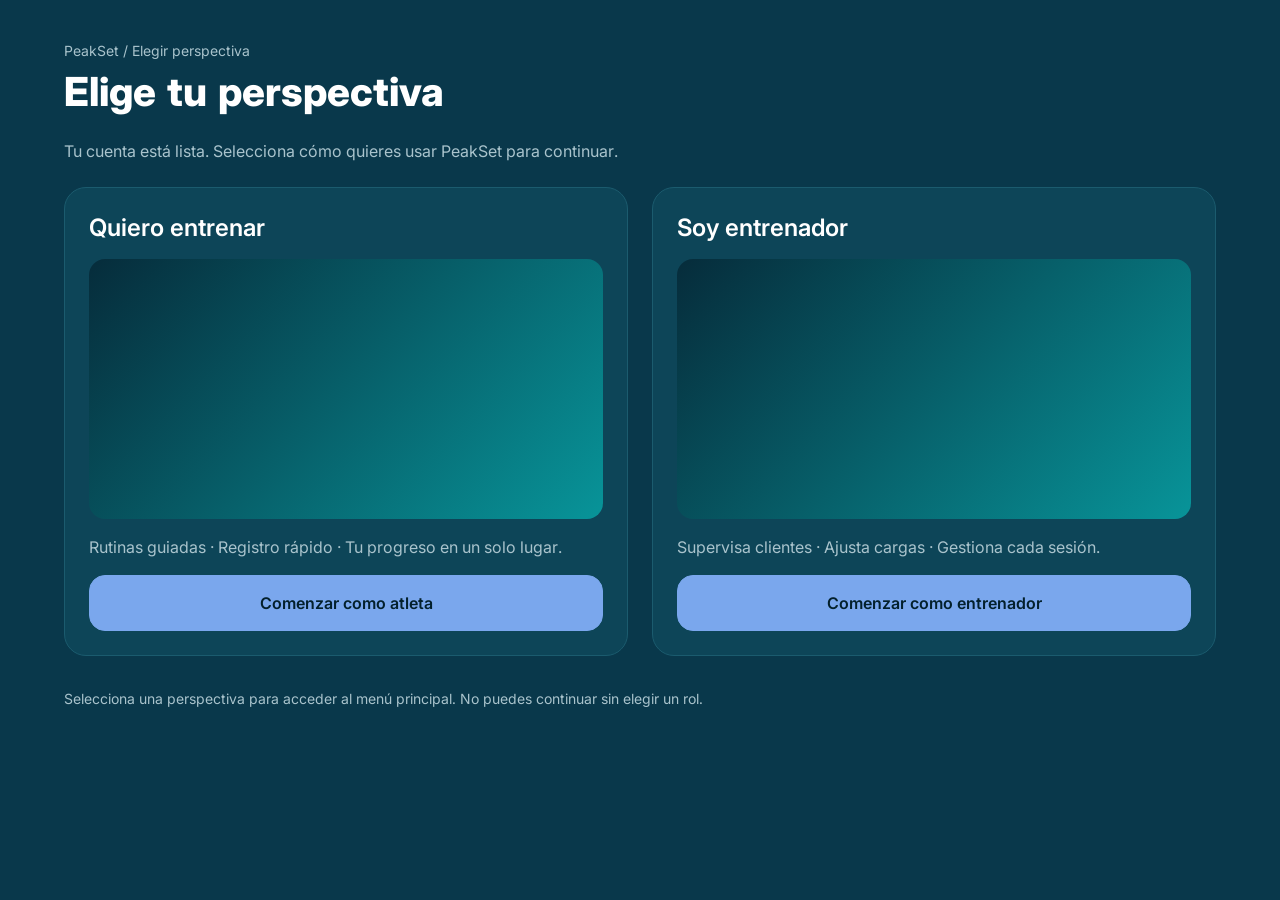
==== pages/index.html @ adc2f4b4 "Primer commit: subir HTML" ====
<!DOCTYPE html>
<html lang="es">

<head>
  <meta charset="utf-8">
  <meta name="viewport" content="width=device-width, initial-scale=1">
  <title>PeakSet · Registro de entrenamiento</title>

  <!-- Fuente Inter (guía de estilos 4.1.2) -->
  <link rel="preconnect" href="https://fonts.googleapis.com">
  <link href="https://fonts.googleapis.com/css2?family=Inter:wght@400;500;600;700;800&display=swap" rel="stylesheet">

  <!-- Hoja de estilos externa -->
  <link rel="stylesheet" href="../css/styles.css">
</head>

<body>

  <!-- ========== HU-051: Elegir perspectiva (pantalla de entrada) ========== -->
  <main id="v-role" class="role" aria-labelledby="t-role">
    <p class="crumb">PeakSet / Elegir perspectiva</p>
    <h1 id="t-role">Elige tu perspectiva</h1>
    <p class="lead">Tu cuenta está lista. Selecciona cómo quieres usar PeakSet para continuar.</p>

    <div class="role-grid">
      <section class="card">
        <h2>Quiero entrenar</h2>
        <div class="photo" role="img" aria-label="Atleta con barra en el gimnasio"></div>
        <p>Rutinas guiadas · Registro rápido · Tu progreso en un solo lugar.</p>
        <button class="btn primary" data-role="atleta">Comenzar como atleta</button>
      </section>

      <section class="card">
        <h2>Soy entrenador</h2>
        <div class="photo" role="img" aria-label="Entrenador supervisando a un cliente"></div>
        <p>Supervisa clientes · Ajusta cargas · Gestiona cada sesión.</p>
        <button class="btn primary" data-role="entrenador">Comenzar como entrenador</button>
      </section>
    </div>

    <p id="role-msg" class="hint" role="status">
      Selecciona una perspectiva para acceder al menú principal. No puedes continuar sin elegir un rol.
    </p>
  </main>


  <!-- ========== Aplicación (se muestra al elegir el rol) ========== -->
  <div id="app" class="app" hidden>

    <!-- Barra lateral -->
    <aside class="side">
      <div class="brand">PeakSet</div>
      <nav aria-label="Principal">
        <ul id="nav"></ul>
      </nav>
      <div class="user">
        <strong id="user-name">Ana Torres</strong>
        <small>En línea · Sincronizado</small>
      </div>
    </aside>

    <div class="main">

      <!-- Barra superior -->
      <header class="top">
        <span id="crumb">PeakSet</span>
        <button class="link" type="button">Modo claro</button>
      </header>

      <main class="content">

        <!-- ===== Entrenamiento: HU-001, 002, 003, 004, 005, 007, 014, 015, 016, 017, 019, 027, 028, 029, 031 ===== -->
        <section id="v-train" class="view" aria-labelledby="t-train">
          <p class="eyebrow">Ana Torres · Piernas A</p>
          <h1 id="t-train">Registra tu siguiente serie</h1>

          <div class="cols">

            <!-- Columna izquierda: ejercicio actual -->
            <div class="card teal">
              <h2 id="ex-name">Sentadilla con barra</h2>
              <p id="ex-meta"></p>

              <div class="panels">
                <div class="panel">
                  <span>Carga</span>
                  <output id="load" class="big" aria-live="polite">60 kg</output>
                  <div class="steps">
                    <button class="btn" data-load="-2.5">− 2,5</button>
                    <button class="btn" data-load="2.5">+ 2,5</button>
                  </div>
                </div>

                <div class="panel">
                  <span>Repeticiones</span>
                  <output id="reps" class="big" aria-live="polite">8</output>
                  <div class="steps">
                    <button class="btn" data-reps="-1">− 1</button>
                    <button class="btn" data-reps="1">+ 1</button>
                  </div>
                </div>
              </div>

              <!-- HU-014 a HU-017: sugerencia de peso -->
              <p id="suggest" class="suggest" aria-live="polite"></p>

              <button id="b-register" class="btn primary xl">Registrar serie</button>

              <div class="row3">
                <button id="b-repeat" class="btn">Repetir serie</button>
                <button class="btn" type="button" aria-disabled="true" title="Disponible en una próxima versión">Guía técnica</button>
                <button id="b-hist" class="btn" aria-expanded="false" aria-controls="inline-hist">Historial</button>
              </div>

              <ul id="inline-hist" class="plain" hidden></ul>
            </div>

            <!-- Columna derecha: progreso y series -->
            <div>
              <div class="card teal">
                <h3>Progreso de la sesión</h3>
                <p id="prog" class="big sm">0 / 13 series</p>
                <progress id="bar" max="13" value="0" aria-label="Progreso de la sesión"></progress>
                <p id="prog-meta" class="small"></p>
                <button class="btn" data-go="routine">Ver rutina completa</button>
              </div>

              <div class="card">
                <h3>Series de este ejercicio</h3>
                <table>
                  <thead>
                    <tr>
                      <th>Serie</th>
                      <th>Carga × reps</th>
                      <th>Estado / descanso</th>
                    </tr>
                  </thead>
                  <tbody id="sets"></tbody>
                </table>
              </div>

              <p id="next" class="small"></p>
              <button id="b-next" class="btn">Siguiente ejercicio</button>
              <button id="b-finish" class="btn">Finalizar sesión</button>
            </div>

          </div>
        </section>


        <!-- ===== Rutina: HU-026, 029 ===== -->
        <section id="v-routine" class="view" hidden aria-labelledby="t-routine">
          <h1 id="t-routine">Tu rutina de hoy</h1>
          <ol id="routine" class="card list"></ol>
        </section>


        <!-- ===== Historial y progreso: HU-031, 032, 033, 036 ===== -->
        <section id="v-history" class="view" hidden aria-labelledby="t-history">
          <h1 id="t-history">Historial</h1>

          <div class="cols">
            <div class="card">
              <h2>Entrenamientos por fecha</h2>
              <ul id="sessions" class="plain"></ul>
            </div>

            <div class="card">
              <h2>Evolución · Sentadilla con barra</h2>
              <label>Periodo
                <select id="period">
                  <option value="3">Últimos 3 meses</option>
                  <option value="1">Último mes</option>
                </select>
              </label>
              <svg id="chart" viewBox="0 0 360 160" role="img" aria-label="Gráfico de carga máxima por mes"></svg>
            </div>
          </div>

          <!-- HU-036: resumen automático al finalizar la sesión -->
          <div id="summary" class="card teal" hidden aria-live="polite"></div>
        </section>


        <!-- ===== Panel del entrenador: HU-039, 040, 041, 044, 045, 046 ===== -->
        <section id="v-clients" class="view" hidden aria-labelledby="t-clients">
          <h1 id="t-clients">Clientes asignados</h1>

          <!-- HU-044: filtro por grupo muscular -->
          <div class="chips" role="group" aria-label="Filtrar por grupo muscular">
            <button class="chip on" data-f="Todos">Todos</button>
            <button class="chip" data-f="Piernas">Piernas</button>
            <button class="chip" data-f="Espalda">Espalda</button>
          </div>

          <div class="cols">
            <!-- HU-039 y HU-041: lista de clientes con su carga -->
            <div class="card">
              <table>
                <thead>
                  <tr>
                    <th>Cliente</th>
                    <th>Grupo</th>
                    <th>Ejercicio</th>
                    <th>Carga actual</th>
                    <th></th>
                  </tr>
                </thead>
                <tbody id="clients"></tbody>
              </table>
            </div>

            <!-- HU-040, 045, 046: editar carga, repeticiones y series -->
            <div class="card" id="editor" hidden aria-live="polite">
              <h2 id="ed-name"></h2>

              <label>Carga (kg)
                <input id="ed-load" type="number" step="2.5" min="0">
              </label>
              <label>Repeticiones
                <input id="ed-reps" type="number" min="1">
              </label>
              <label>Series
                <input id="ed-sets" type="number" min="1">
              </label>

              <button id="ed-save" class="btn primary">Guardar cambios</button>
              <p id="ed-msg" class="hint" role="status"></p>

              <h3>Historial de cargas</h3>
              <ul id="ed-hist" class="plain"></ul>
            </div>
          </div>
        </section>

      </main>
    </div>
  </div>

    <!-- ========== Descanso: HU-004, 008, 009, 010, 011 ========== -->
  <div id="rest" class="modal" role="dialog" aria-modal="true" aria-labelledby="t-rest" hidden>
    <div class="card">
      <h2 id="t-rest">Descanso entre series</h2>
      <p id="rest-sub" class="small"></p>

      <!-- Reloj, estado y barra de progreso (HU-011) -->
      <div class="clock-box">
        <output id="clock" class="clock" aria-live="off">01:30</output>
        <p id="rest-state">En curso</p>
        <progress id="rest-bar" max="100" value="0" aria-label="Progreso del descanso"></progress>
      </div>

      <p id="rest-msg" role="status">Ajusta o finaliza el descanso según tu recuperación.</p>

      <!-- HU-010: ajustar tiempo. "Pausar" es solo visual (HU-012 no está en las 30) -->
      <div class="steps3">
        <button class="btn" type="button" aria-disabled="true" title="Disponible en una próxima versión">Pausar</button>
        <button class="btn" data-rest="-30">− 30 s</button>
        <button class="btn" data-rest="30">+ 30 s</button>
      </div>

      <!-- HU-009: silenciar sonido y mantener vibración -->
      <label class="chk">
        <input id="mute" type="checkbox"> Silenciar sonido (mantener vibración)
      </label>

      <button id="rest-continue" class="btn primary" data-close-rest>Continuar entrenando</button>
      <button class="btn" data-close-rest>Finalizar descanso</button>

      <p id="rest-foot" class="small"></p>
    </div>
  </div>

  <!-- HU-003 y HU-007: confirmación con opción de deshacer -->
  <div id="toast" class="toast" role="status" aria-live="polite" hidden>
    <span id="toast-txt"></span>
    <button id="undo" class="link">Deshacer</button>
  </div>

  <script src="../js/main.js"></script>
</body>

</html>
---- css/styles.css ----
/* =========================================================
   PeakSet · Hoja de estilos (Landing Page Desktop)
   Basada en la guía de estilos 4.1 del informe
   ========================================================= */


/* ---------- 1. Variables (tokens de diseño) ---------- */
:root {
  /* Colores (regla 60-30-10) */
  --dom: #09384B;        /* dominante: fondo */
  --sec: #089499;        /* secundario: tarjetas y barra lateral */
  --acc: #7AA7ED;        /* acento: botones de acción */
  --tinta: #03202C;      /* texto sobre turquesa y acento (valor provisional: confirmar en Figma) */
  --txt: #FFFFFF;
  --bruma: #A9C3CC;      /* texto secundario */

  /* Superficies */
  --panel: #062C3B;
  --card: #0D4558;
  --line: #1B5B6E;

  /* Estados */
  --ok: #4ADE80;
  --err: #F87171;

  /* Forma y espaciado (múltiplos de 8 px) */
  --r: 16px;
  --r2: 22px;
  --s: 8px;
  --min: 56px;           /* altura mínima de elementos interactivos */

  /* Tipografía */
  --font: 'Inter', system-ui, -apple-system, 'Segoe UI', Arial, sans-serif;
}


/* ---------- 2. Base ---------- */
* {
  box-sizing: border-box;
  margin: 0;
}

html {
  font-size: 16px;
}

body {
  font-family: var(--font);
  font-feature-settings: 'tnum';   /* cifras tabulares */
  line-height: 1.5;
  color: var(--txt);
  background: var(--dom);
}

[hidden] {
  display: none !important;
}

/* Foco visible para navegación con teclado */
:focus-visible {
  outline: 3px solid #FFFFFF;
  outline-offset: 2px;
}


/* ---------- 3. Tipografía ---------- */
h1 {
  margin: var(--s) 0 calc(var(--s) * 3);
  font-size: 2.5rem;
  font-weight: 800;
  line-height: 1.15;
}

h2 {
  font-size: 1.5rem;
  font-weight: 600;
  line-height: 1.3;
}

h3 {
  margin-bottom: var(--s);
  font-size: 1.125rem;
  font-weight: 600;
}

.eyebrow,
.crumb,
.small,
.hint {
  font-size: 0.875rem;
  color: var(--bruma);
}

.lead {
  margin-bottom: calc(var(--s) * 3);
  color: var(--bruma);
}

.hint {
  margin-top: calc(var(--s) * 2);
}

.big {
  font-size: 3.5rem;
  font-weight: 800;
  line-height: 1.1;
}

.big.sm {
  font-size: 2rem;
}


/* ---------- 4. Botones ---------- */
.btn,
.chip,
.link {
  font: inherit;
  cursor: pointer;
}

.btn {
  min-height: var(--min);
  padding: 0 calc(var(--s) * 2);
  border: 1px solid var(--line);
  border-radius: var(--r);
  background: var(--card);
  color: var(--txt);
  font-weight: 500;
  transition: background 0.2s;
}

.btn:hover {
  background: #12566B;
}

.btn.primary {
  border-color: var(--acc);
  background: var(--acc);
  color: var(--tinta);
  font-weight: 600;
}

.btn.primary:hover {
  background: #90B6F0;
}

/* Botón principal de registro: 72 px de alto */
.btn.xl {
  width: 100%;
  min-height: 72px;
  margin: calc(var(--s) * 2) 0 var(--s);
  font-size: 1.125rem;
}

.btn[aria-disabled="true"] {
  opacity: 0.6;
}

.link {
  border: 0;
  background: none;
  color: var(--acc);
  text-decoration: underline;
}


/* ---------- 5. Tarjetas ---------- */
.card {
  margin-bottom: calc(var(--s) * 2);
  padding: calc(var(--s) * 3);
  border: 1px solid var(--line);
  border-radius: var(--r2);
  background: var(--card);
}

.card.teal {
  border-color: var(--sec);
  background: var(--sec);
  color: var(--tinta);
}

.card.teal .btn {
  border-color: rgba(3, 32, 44, 0.3);
  background: rgba(3, 32, 44, 0.18);
  color: var(--tinta);
}

.card.teal .btn.primary {
  border-color: var(--acc);
  background: var(--acc);
}


/* ---------- 6. Estructura general (barra lateral y contenido) ---------- */
.app {
  display: grid;
  grid-template-columns: 264px 1fr;
  min-height: 100vh;
}

.side {
  display: flex;
  flex-direction: column;
  gap: calc(var(--s) * 3);
  padding: calc(var(--s) * 3) calc(var(--s) * 2);
  background: var(--sec);
  color: var(--tinta);
}

.brand {
  font-size: 1.5rem;
  font-weight: 800;
  color: #FFFFFF;
}

#nav {
  display: grid;
  gap: var(--s);
  padding: 0;
  list-style: none;
}

#nav button {
  width: 100%;
  min-height: var(--min);
  padding: 0 calc(var(--s) * 2);
  border: 0;
  border-radius: var(--r);
  background: rgba(3, 32, 44, 0.14);
  color: var(--tinta);
  font: inherit;
  font-weight: 500;
  text-align: left;
  cursor: pointer;
}

#nav button[aria-current="page"] {
  background: var(--acc);
}

.user {
  display: grid;
  gap: 4px;
  margin-top: auto;
  padding: calc(var(--s) * 2);
  border-radius: var(--r);
  background: var(--dom);
  color: #FFFFFF;
}

.user small {
  color: var(--bruma);
}

.top {
  display: flex;
  justify-content: space-between;
  padding: calc(var(--s) * 2) calc(var(--s) * 4);
  border-bottom: 1px solid var(--line);
  font-size: 0.875rem;
}

.content {
  padding: calc(var(--s) * 3) calc(var(--s) * 4);
}

/* Dos columnas: contenido principal + panel lateral */
.cols {
  display: grid;
  grid-template-columns: minmax(0, 1.7fr) minmax(0, 1fr);
  gap: calc(var(--s) * 3);
  align-items: start;
}


/* ---------- 7. Pantalla de entrada (HU-051) ---------- */
.role {
  padding: calc(var(--s) * 5) calc(var(--s) * 8);
}

.role-grid {
  display: grid;
  grid-template-columns: 1fr 1fr;
  gap: calc(var(--s) * 3);
}

.role .card p {
  margin-bottom: calc(var(--s) * 2);
  color: var(--bruma);
}

.role .btn {
  width: 100%;
}

/* Marcador de imagen: reemplazar por la foto exportada de Figma (assets/images) */
.photo {
  height: 260px;
  margin: calc(var(--s) * 2) 0;
  border-radius: var(--r);
  background: linear-gradient(135deg, var(--panel), var(--sec));
}


/* ---------- 8. Entrenamiento (HU-001 a HU-029) ---------- */
.panels {
  display: grid;
  grid-template-columns: 1fr 1fr;
  gap: calc(var(--s) * 2);
  margin-top: calc(var(--s) * 2);
}

.panel {
  display: grid;
  gap: var(--s);
  padding: calc(var(--s) * 2);
  border-radius: var(--r);
  background: var(--panel);
  color: #FFFFFF;
}

.panel span {
  color: var(--bruma);
}

.panel .btn {
  border-color: var(--line);
  background: var(--card);
  color: #FFFFFF;
}

.steps {
  display: grid;
  grid-template-columns: 1fr 1fr;
  gap: var(--s);
}

.row3 {
  display: grid;
  grid-template-columns: repeat(3, 1fr);
  gap: var(--s);
}

/* Sugerencia de peso (HU-014 a HU-017) */
.suggest {
  min-height: 3rem;
  margin-top: calc(var(--s) * 2);
  padding: calc(var(--s) * 1.5);
  border-radius: var(--r);
  background: rgba(3, 32, 44, 0.14);
}

.suggest .btn {
  min-height: 40px;
  margin-left: var(--s);
}

progress {
  width: 100%;
  height: 10px;
  margin: var(--s) 0;
  accent-color: var(--tinta);
}


/* ---------- 9. Tablas y listas ---------- */
table {
  width: 100%;
  border-collapse: collapse;
  font-size: 0.9375rem;
}

th,
td {
  padding: 12px;
  border-bottom: 1px solid var(--line);
  text-align: left;
}

th {
  font-weight: 500;
  color: var(--bruma);
}

.plain {
  display: grid;
  gap: var(--s);
  margin-top: var(--s);
  padding: 0;
  list-style: none;
}

.plain li {
  padding: 12px;
  border-radius: 12px;
  background: rgba(3, 32, 44, 0.2);
}

.list {
  display: grid;
  gap: var(--s);
  padding-left: calc(var(--s) * 5);
}


/* ---------- 10. Formularios y filtros ---------- */
label {
  display: grid;
  gap: 6px;
  margin: 12px 0;
  color: var(--bruma);
}

input,
select {
  min-height: 48px;
  padding: 0 12px;
  border: 1px solid var(--line);
  border-radius: 12px;
  background: var(--panel);
  color: #FFFFFF;
  font: inherit;
}

.chips {
  display: flex;
  gap: var(--s);
  margin-bottom: calc(var(--s) * 2);
}

.chip {
  min-height: 44px;
  padding: 0 20px;
  border: 1px solid var(--line);
  border-radius: 999px;
  background: var(--card);
  color: #FFFFFF;
}

.chip.on {
  border-color: var(--acc);
  background: var(--acc);
  color: var(--tinta);
}


/* ---------- 11. Descanso (modal) y aviso ---------- */
.modal {
  position: fixed;
  inset: 0;
  z-index: 10;
  display: grid;
  place-items: center;
  background: rgba(3, 32, 44, 0.85);
}

.modal .card {
  display: grid;
  gap: calc(var(--s) * 2);
  width: min(640px, 92vw);
  text-align: left;
}

.clock {
  font-size: 5rem;
  font-weight: 800;
}

.clock.end {
  color: var(--ok);
}

.chk {
  display: flex;
  align-items: center;
  gap: 10px;
  color: #FFFFFF;
}

.chk input {
  width: 20px;
  height: 20px;
  min-height: auto;
}

/* Panel del reloj: centrado, con estado y barra de progreso */
.clock-box {
  display: grid;
  gap: var(--s);
  padding: calc(var(--s) * 3);
  border-radius: var(--r);
  background: var(--panel);
  text-align: center;
}

.clock-box progress {
  margin: 0;
  accent-color: var(--acc);
}

/* Tres botones de ajuste: Pausar, -30 s, +30 s */
.steps3 {
  display: grid;
  grid-template-columns: repeat(3, 1fr);
  gap: var(--s);
}

/* La casilla usa el color de acento en vez del blanco por defecto */
.chk input {
  accent-color: var(--acc);
}

.toast {
  position: fixed;
  bottom: 32px;
  left: 50%;
  z-index: 11;
  padding: 14px 20px;
  border-radius: var(--r);
  background: #FFFFFF;
  color: var(--tinta);
  font-weight: 600;
  transform: translateX(-50%);
}

.toast .link {
  color: #2B5FB5;
}


/* ---------- 12. Gráfico ---------- */
svg text {
  fill: var(--bruma);
  font-size: 11px;
}


/* ---------- 13. Accesibilidad: respetar reducción de movimiento ---------- */
@media (prefers-reduced-motion: reduce) {
  * {
    transition: none !important;
    animation: none !important;
  }
}
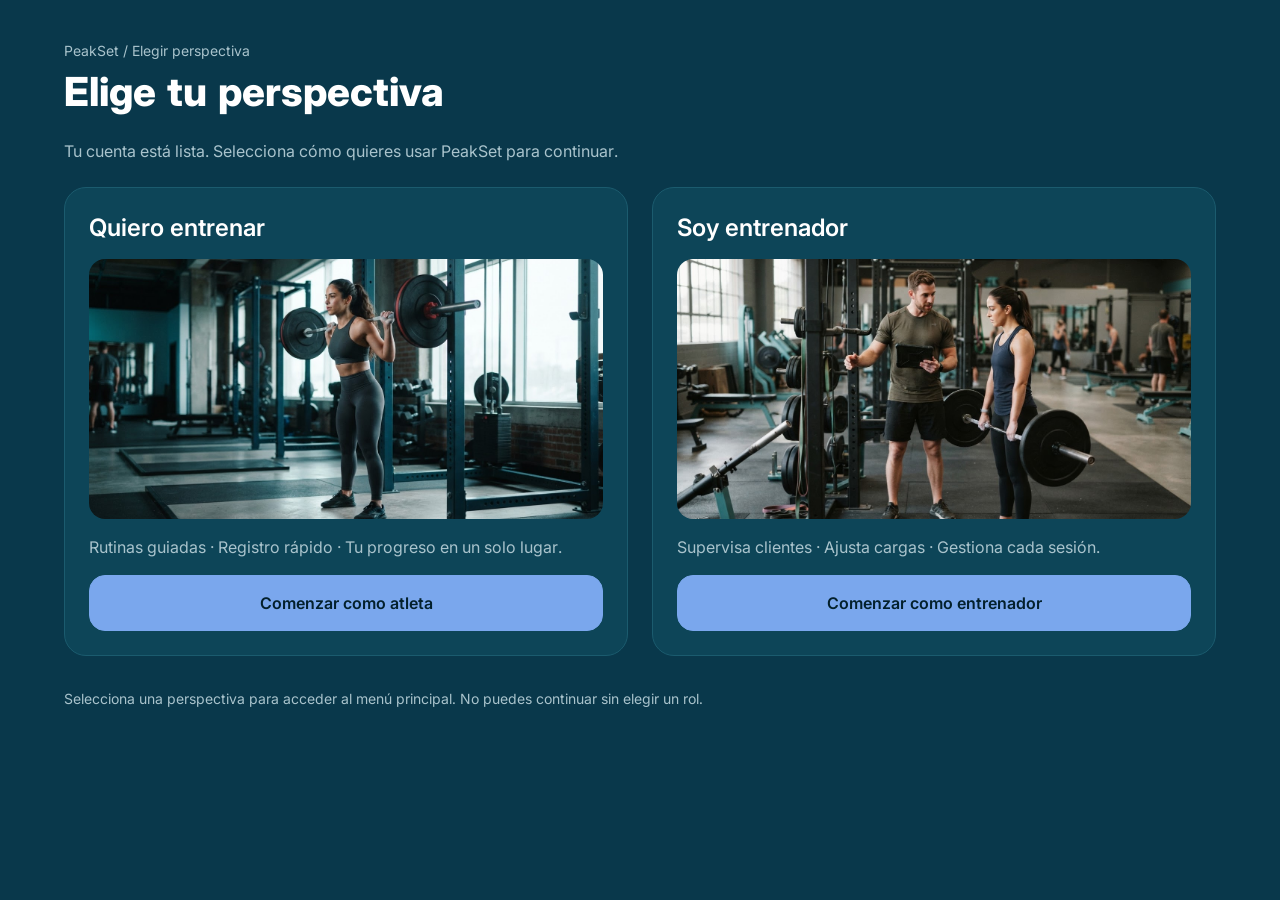
==== commit 10b13c06: "Fix: Solucionar rutas e integracion de imagenes en index.html" ====
--- a/pages/index.html
+++ b/pages/index.html
@@ -25,14 +25,16 @@
     <div class="role-grid">
       <section class="card">
         <h2>Quiero entrenar</h2>
-        <div class="photo" role="img" aria-label="Atleta con barra en el gimnasio"></div>
+        <!-- Cambiar el div por: -->
+        <img class="photo" src="../assets/images/atleta.jpg" alt="Atleta con barra en el gimnasio">
         <p>Rutinas guiadas · Registro rápido · Tu progreso en un solo lugar.</p>
         <button class="btn primary" data-role="atleta">Comenzar como atleta</button>
       </section>
 
       <section class="card">
         <h2>Soy entrenador</h2>
-        <div class="photo" role="img" aria-label="Entrenador supervisando a un cliente"></div>
+        <!-- Cambiar el div por: -->
+        <img class="photo" src="../assets/images/entrenador.jpg" alt="Entrenador supervisando a un cliente">
         <p>Supervisa clientes · Ajusta cargas · Gestiona cada sesión.</p>
         <button class="btn primary" data-role="entrenador">Comenzar como entrenador</button>
       </section>
--- a/css/styles.css
+++ b/css/styles.css
@@ -209,6 +209,9 @@
 }
 
 .brand {
+  display: flex;
+  align-items: center;
+  gap: 10px;
   font-size: 1.5rem;
   font-weight: 800;
   color: #FFFFFF;
@@ -296,10 +299,13 @@
 
 /* Marcador de imagen: reemplazar por la foto exportada de Figma (assets/images) */
 .photo {
+  display: block;
+  width: 100%;
   height: 260px;
   margin: calc(var(--s) * 2) 0;
   border-radius: var(--r);
-  background: linear-gradient(135deg, var(--panel), var(--sec));
+  object-fit: cover;               /* recorta la foto sin deformarla */
+  background: var(--panel);        /* color mientras carga la imagen */
 }
 
 
@@ -542,4 +548,45 @@
     transition: none !important;
     animation: none !important;
   }
+}
+
+
+
+
+/* ---------- 14. Gesto de repeticiones (HU-002) ---------- */
+#reps-panel {
+  cursor: ns-resize;
+  user-select: none;
+  touch-action: none;
+}
+
+/* ---------- 15. Calendario (HU-032) ---------- */
+.calendar {
+  display: grid;
+  grid-template-columns: repeat(7, 1fr);
+  gap: 6px;
+  margin: var(--s) 0;
+}
+
+.cal-h {
+  color: var(--bruma);
+  font-size: 0.875rem;
+  text-align: center;
+}
+
+.cal-d {
+  min-height: 44px;
+  border: 1px solid var(--line);
+  border-radius: 12px;
+  background: var(--panel);
+  color: #FFFFFF;
+  font: inherit;
+  cursor: pointer;
+}
+
+.cal-d.on {
+  border-color: var(--acc);
+  background: var(--acc);
+  color: var(--tinta);
+  font-weight: 600;
 }
